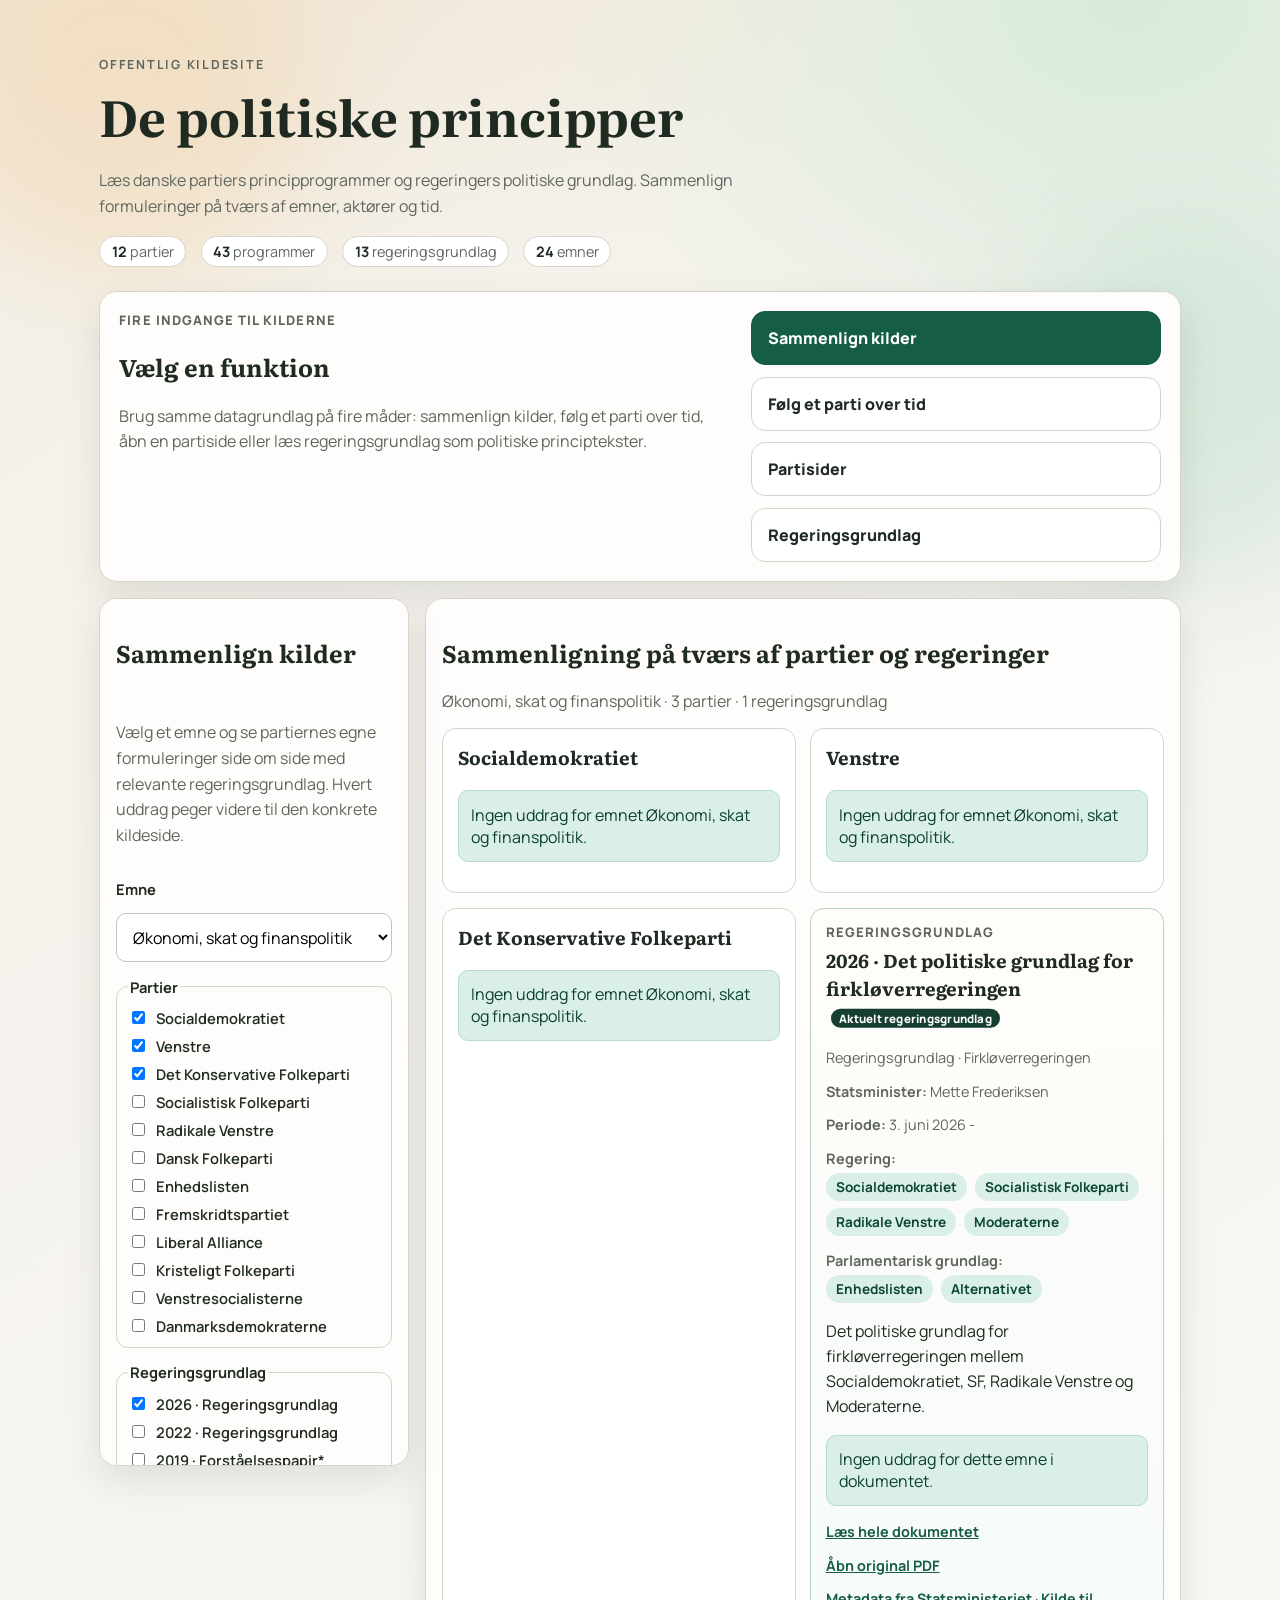
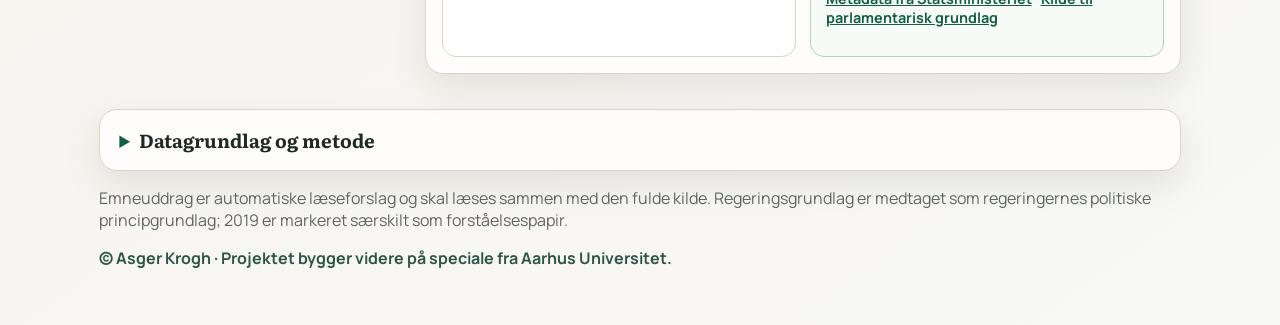
==== docs/index.html @ 84ae8817 "Add updated party programs and fix filters" ====
<!doctype html>
<html lang="da">
  <head>
    <meta charset="UTF-8" />
    <meta name="viewport" content="width=device-width, initial-scale=1.0" />
    <title>De politiske principper</title>
    <meta
      name="description"
      content="Læs og sammenlign danske partiers principprogrammer og regeringsgrundlag på tværs af emner og over tid."
    />
    <link rel="preconnect" href="https://fonts.googleapis.com" />
    <link rel="preconnect" href="https://fonts.gstatic.com" crossorigin />
    <link
      href="https://fonts.googleapis.com/css2?family=Manrope:wght@400;600;700;800&family=Literata:opsz,wght@7..72,500;7..72,700&display=swap"
      rel="stylesheet"
    />
    <link rel="stylesheet" href="./styles.css?v=2026-06-07-programs" />
  </head>
  <body>
    <div class="bg-shape bg-shape-a" aria-hidden="true"></div>
    <div class="bg-shape bg-shape-b" aria-hidden="true"></div>

    <header class="site-header">
      <p class="eyebrow">Offentlig kildesite</p>
      <h1>De politiske principper</h1>
      <p class="lead">
        Læs danske partiers principprogrammer og regeringers politiske grundlag.
        Sammenlign formuleringer på tværs af emner, aktører og tid.
      </p>
      <div class="status-strip" aria-label="Datastatus">
        <p><strong id="status-parties">0</strong> partier</p>
        <p><strong id="status-programs">0</strong> programmer</p>
        <p><strong id="status-governments">0</strong> regeringsgrundlag</p>
        <p><strong id="status-topics">0</strong> emner</p>
      </div>
    </header>

    <main class="shell">
      <section class="panel hero-panel">
        <div class="hero-grid">
          <article>
            <p class="section-kicker">Fire indgange til kilderne</p>
            <h2>Vælg en funktion</h2>
            <p class="hero-copy">
              Brug samme datagrundlag på fire måder: sammenlign kilder, følg et parti over tid,
              åbn en partiside eller læs regeringsgrundlag som politiske principtekster.
            </p>
          </article>
          <nav class="mode-switch" aria-label="Hovedfunktioner">
            <button class="mode-button is-active" data-mode="compare">Sammenlign kilder</button>
            <button class="mode-button" data-mode="timeline">Følg et parti over tid</button>
            <button class="mode-button" data-mode="party">Partisider</button>
            <button class="mode-button" data-mode="government">Regeringsgrundlag</button>
          </nav>
        </div>
      </section>

      <section id="mode-compare" class="mode-panel is-active" aria-labelledby="compare-title">
        <div class="layout two-col">
          <aside class="panel controls" aria-label="Filtre for sammenligning">
            <h2 id="compare-title">Sammenlign kilder</h2>
            <p class="panel-intro">
              Vælg et emne og se partiernes egne formuleringer side om side med relevante
              regeringsgrundlag. Hvert uddrag peger videre til den konkrete kildeside.
            </p>

            <label for="compare-topic-select">Emne</label>
            <select id="compare-topic-select"></select>

            <fieldset>
              <legend>Partier</legend>
              <div id="compare-party-checkboxes" class="party-grid"></div>
            </fieldset>

            <fieldset>
              <legend>Regeringsgrundlag</legend>
              <div id="compare-government-checkboxes" class="party-grid"></div>
            </fieldset>
          </aside>

          <section class="panel results" aria-live="polite">
            <div class="view-header">
              <h2>Sammenligning på tværs af partier og regeringer</h2>
              <p id="compare-summary"></p>
            </div>
            <div id="compare-view" class="card-grid"></div>
          </section>
        </div>
      </section>

      <section id="mode-timeline" class="mode-panel" aria-labelledby="timeline-title">
        <div class="layout two-col">
          <aside class="panel controls" aria-label="Filtre for udvikling over tid">
            <h2 id="timeline-title">Følg et parti over tid</h2>
            <p class="panel-intro">
              Vælg et parti og et emne for at læse formuleringerne kronologisk og se, hvordan
              positioner forskydes over tid.
            </p>

            <label for="timeline-party-select">Parti</label>
            <select id="timeline-party-select"></select>

            <label for="timeline-topic-select">Emne</label>
            <select id="timeline-topic-select"></select>
          </aside>

          <section class="panel results" aria-live="polite">
            <div class="view-header">
              <h2>Udvikling over tid</h2>
              <p id="timeline-summary"></p>
            </div>
            <div id="timeline-view" class="timeline"></div>
          </section>
        </div>
      </section>

      <section id="mode-party" class="mode-panel" aria-labelledby="party-title">
        <div class="layout two-col">
          <aside class="panel controls" aria-label="Partioversigt">
            <h2 id="party-title">Partisider</h2>
            <p class="panel-intro">
              Se den samlede programhistorik for et parti, med kildehenvisninger, tidsrækkefølge og
              oversigt over hvilke analyseemner der er fundet i hvert program.
            </p>

            <label for="party-overview-select">Parti</label>
            <select id="party-overview-select"></select>
          </aside>

          <section class="panel results" aria-live="polite">
            <div class="view-header">
              <h2>Partioversigt</h2>
              <p id="party-summary"></p>
            </div>
            <div id="party-view" class="party-overview"></div>
          </section>
        </div>
      </section>

      <section id="mode-government" class="mode-panel" aria-labelledby="government-title">
        <div class="layout two-col">
          <aside class="panel controls" aria-label="Regeringsgrundlag">
            <h2 id="government-title">Regeringsgrundlag</h2>
            <p class="panel-intro">
              Vælg et regeringsgrundlag og et emne for at læse regeringens egne formuleringer,
              se regeringspartier og parlamentarisk grundlag, og sammenlign teksten med partiernes
              aktuelle principprogrammer.
            </p>

            <label for="government-select">Regeringsgrundlag</label>
            <select id="government-select"></select>

            <label for="government-topic-select">Emne</label>
            <select id="government-topic-select"></select>
          </aside>

          <section class="panel results" aria-live="polite">
            <div class="view-header">
              <h2>Regeringsoversigt</h2>
              <p id="government-summary"></p>
            </div>
            <div id="government-view" class="party-overview"></div>
          </section>
        </div>
      </section>

      <details class="panel method-panel method-details">
        <summary>Datagrundlag og metode</summary>
        <div class="method-content">
          <p>
            Sitet samler partiernes principprogrammer og regeringsgrundlag i en ensartet struktur,
            så de originale tekster kan læses i fuld længde og sammenlignes på tværs.
          </p>
          <p>
            Emnevisningen bygger på automatisk tekstopdeling og en fælles realpolitisk
            24-emne-taksonomi. Et dokument vises kun under et emne, når analysen finder
            tekststykker, der primært matcher emnet.
          </p>
          <p>
            Manglende uddrag betyder derfor ikke nødvendigvis, at aktøren ikke har en holdning.
            Det betyder, at emnet ikke er tydeligt identificeret i den automatiske tekstanalyse.
            <a href="./analysis.html">Åbn emnematrix og metodevisning</a>.
          </p>
          <p>
            Metoden følger almindelig text-as-data-praksis: TF-IDF bruges til tekstvægtning,
            cosinus til tekstlig nærhed og KMeans kun som eksplorativ kontrol af emnestrukturen.
            Se bl.a.
            <a href="https://doi.org/10.1093/pan/mps028" target="_blank" rel="noreferrer">Grimmer & Stewart (2013)</a>,
            <a href="https://scikit-learn.org/stable/modules/generated/sklearn.feature_extraction.text.TfidfVectorizer.html" target="_blank" rel="noreferrer">TF-IDF</a>,
            <a href="https://scikit-learn.org/stable/modules/generated/sklearn.metrics.pairwise.cosine_similarity.html" target="_blank" rel="noreferrer">cosinus-similaritet</a>
            og
            <a href="https://scikit-learn.org/stable/modules/generated/sklearn.cluster.KMeans.html" target="_blank" rel="noreferrer">KMeans</a>.
          </p>
        </div>
      </details>
    </main>

    <footer class="site-footer">
      <p>
        Emneuddrag er automatiske læseforslag og skal læses sammen med den fulde kilde.
        Regeringsgrundlag er medtaget som regeringernes politiske principgrundlag; 2019 er
        markeret særskilt som forståelsespapir.
      </p>
      <p class="site-credit-footer">
        © Asger Krogh · Projektet bygger videre på speciale fra Aarhus Universitet.
      </p>
    </footer>

    <script src="./app.js?v=2026-06-07-programs" type="module"></script>
  </body>
</html>
---- docs/styles.css ----
:root {
  --bg-1: #f4f0e8;
  --bg-2: #f8f8f6;
  --ink: #1f2a22;
  --muted: #5f665f;
  --line: #d7d4ca;
  --accent: #155e45;
  --accent-soft: #d9efe8;
  --card: #fffdfa;
  --shadow: 0 14px 36px rgba(27, 35, 30, 0.1);
}

* { box-sizing: border-box; }

body {
  margin: 0;
  min-height: 100vh;
  color: var(--ink);
  font-family: "Manrope", sans-serif;
  background: radial-gradient(1200px 800px at 18% -10%, #efe3d0 0%, transparent 64%),
    radial-gradient(900px 700px at 88% 0%, #d8eadc 0%, transparent 66%),
    linear-gradient(145deg, var(--bg-1), var(--bg-2));
}

.bg-shape {
  position: fixed;
  z-index: -1;
  border-radius: 999px;
  filter: blur(60px);
  opacity: 0.45;
}
.bg-shape-a { width: 380px; height: 380px; top: -100px; left: -70px; background: #f1d4aa; }
.bg-shape-b { width: 360px; height: 360px; right: -90px; top: 25vh; background: #b9ddcb; }

.site-header, .shell, .site-footer {
  max-width: 1120px;
  margin: 0 auto;
  padding-left: 1.2rem;
  padding-right: 1.2rem;
}

.site-header { padding-top: 3.5rem; padding-bottom: 1.5rem; }
.eyebrow {
  margin: 0;
  text-transform: uppercase;
  font-size: 0.78rem;
  letter-spacing: 0.14em;
  color: var(--muted);
  font-weight: 700;
}

h1, h2, h3 { font-family: "Literata", serif; }
h1 { margin: 0.4rem 0 0; font-size: clamp(2rem, 4vw, 3.1rem); }
.lead { max-width: 70ch; color: var(--muted); line-height: 1.6; }

.panel {
  background: color-mix(in srgb, var(--card) 90%, white);
  border: 1px solid var(--line);
  border-radius: 18px;
  box-shadow: var(--shadow);
}

.hero-panel { padding: 1.2rem; margin-bottom: 1rem; }
.method-panel {
  padding: 1rem 1.2rem;
  margin-bottom: 1rem;
}
.method-details {
  margin-top: 1rem;
}
.method-details summary {
  cursor: pointer;
  font-family: "Literata", serif;
  font-size: 1.18rem;
  font-weight: 700;
}
.method-details summary::marker {
  color: var(--accent);
}
.method-content {
  margin-top: 0.65rem;
}
.method-panel h2 {
  margin-top: 0;
}
.method-panel p {
  color: var(--muted);
  line-height: 1.6;
  margin: 0.55rem 0;
}
.hero-grid {
  display: grid;
  gap: 1rem;
  align-items: start;
}
.section-kicker {
  margin: 0 0 0.3rem;
  color: var(--muted);
  font-size: 0.82rem;
  font-weight: 800;
  text-transform: uppercase;
  letter-spacing: 0.08em;
}
.hero-copy, .panel-intro { color: var(--muted); line-height: 1.6; }
.intro-note {
  max-width: 72ch;
  border-left: 4px solid var(--accent);
  padding-left: 0.9rem;
}
.status-strip {
  margin-top: 1rem;
  display: flex;
  flex-wrap: wrap;
  gap: 0.9rem;
}
.site-credit {
  margin: 0.85rem 0 0;
  font-weight: 700;
  color: #1a4335;
}
.status-strip p {
  margin: 0;
  border: 1px solid var(--line);
  border-radius: 999px;
  background: #fff;
  padding: 0.32rem 0.72rem;
  color: var(--muted);
  font-size: 0.9rem;
}
.status-strip strong {
  color: var(--ink);
}

.mode-switch {
  display: grid;
  gap: 0.7rem;
}
.mode-button {
  appearance: none;
  border: 1px solid var(--line);
  background: #fff;
  border-radius: 14px;
  padding: 0.95rem 1rem;
  text-align: left;
  font: inherit;
  font-weight: 800;
  color: var(--ink);
  cursor: pointer;
  transition: 140ms ease;
}
.mode-button:hover { transform: translateY(-1px); border-color: #9bb8aa; }
.mode-button.is-active {
  background: var(--accent);
  border-color: var(--accent);
  color: white;
}

.mode-panel { display: none; }
.mode-panel.is-active { display: block; }

.layout {
  display: grid;
  gap: 1rem;
  padding-bottom: 1.2rem;
}

.controls, .results { padding: 1rem; }
.controls {
  display: grid;
  gap: 0.9rem;
}
.controls label, .controls legend { font-weight: 700; font-size: 0.92rem; }
select {
  width: 100%;
  border: 1px solid #bec4bb;
  border-radius: 10px;
  padding: 0.72rem;
  font: inherit;
  background: #fff;
}
fieldset {
  border: 1px solid var(--line);
  border-radius: 12px;
  padding: 0.7rem;
  margin: 0;
}
.party-grid {
  display: grid;
  grid-template-columns: repeat(auto-fit, minmax(160px, 1fr));
  gap: 0.5rem;
}
.party-grid label {
  display: flex;
  align-items: center;
  gap: 0.5rem;
  font-weight: 600;
}

.view-header p { margin-top: 0.3rem; color: var(--muted); }
.card-grid, .overview-grid {
  display: grid;
  grid-template-columns: repeat(auto-fit, minmax(260px, 1fr));
  gap: 0.9rem;
}
.party-card, .overview-card {
  border: 1px solid var(--line);
  border-radius: 14px;
  background: #fff;
  padding: 0.9rem;
}
.party-card h3, .timeline-content h3, .overview-card h3 { margin-top: 0; }
.program-block + .program-block {
  margin-top: 1rem;
  padding-top: 1rem;
  border-top: 1px solid var(--line);
}

.meta { color: var(--muted); font-size: 0.9rem; }
.context { line-height: 1.55; }
.excerpt {
  margin-top: 0.65rem;
  padding-left: 0.8rem;
  border-left: 3px solid var(--accent);
  line-height: 1.6;
}

.timeline {
  display: grid;
  gap: 0.8rem;
}
.timeline-item {
  display: grid;
  grid-template-columns: 22px 1fr;
  gap: 0.8rem;
  align-items: start;
}
.timeline-marker {
  width: 14px;
  height: 14px;
  border-radius: 999px;
  margin-top: 0.45rem;
  background: var(--accent);
  box-shadow: 0 0 0 5px var(--accent-soft);
}
.timeline-content {
  border: 1px solid var(--line);
  border-radius: 14px;
  background: #fff;
  padding: 0.9rem;
}

.party-overview { display: grid; gap: 1.2rem; }
.program-nav {
  border-bottom: 2px solid var(--line);
  padding-bottom: 1.2rem;
}
.program-nav-head {
  display: flex;
  flex-wrap: wrap;
  justify-content: space-between;
  gap: 0.7rem;
  align-items: baseline;
  margin-bottom: 0.75rem;
}
.program-nav-head p {
  margin-top: 0;
}
.mini-timeline {
  display: grid;
  grid-template-columns: repeat(auto-fit, minmax(150px, 1fr));
  gap: 0.75rem;
}
.mini-timeline-item {
  border: 1px solid var(--line);
  background: #fff;
  border-radius: 8px;
  padding: 0.85rem;
  color: var(--ink);
  text-decoration: none;
  transition: border-color 140ms ease, transform 140ms ease;
}
.mini-timeline-item:hover {
  border-color: #9bb8aa;
  transform: translateY(-1px);
}
.mini-year {
  display: block;
  font-weight: 800;
  color: var(--accent);
}
.mini-title {
  display: block;
  margin-top: 0.22rem;
  font-size: 0.93rem;
  line-height: 1.35;
}
.program-detail-section {
  display: grid;
  gap: 0.8rem;
  padding-top: 0.2rem;
}
.program-detail-head {
  border-bottom: 1px solid var(--line);
  padding-bottom: 0.75rem;
}
.program-detail-head h3 {
  margin: 0.1rem 0;
}
.tag-row {
  display: flex;
  flex-wrap: wrap;
  gap: 0.45rem;
  margin: 0.8rem 0;
}
.tag {
  display: inline-flex;
  align-items: center;
  min-height: 28px;
  padding: 0.2rem 0.65rem;
  border-radius: 999px;
  background: var(--accent-soft);
  color: #0d4733;
  font-size: 0.85rem;
  font-weight: 700;
}

.program-status {
  display: inline-flex;
  align-items: center;
  width: fit-content;
  max-width: 100%;
  margin-top: 0.45rem;
  padding: 0.12rem 0.5rem;
  border-radius: 999px;
  font-family: "Manrope", sans-serif;
  font-size: 0.72rem;
  font-weight: 800;
  letter-spacing: 0.02em;
  white-space: nowrap;
}

h3 .program-status,
.meta .program-status,
.lead .program-status {
  margin-left: 0.35rem;
  margin-top: 0;
  transform: translateY(-0.08rem);
}

.program-status-current {
  background: #163f31;
  color: #fff;
}

.program-status-historical {
  background: #eef3ef;
  color: #4f5f56;
  border: 1px solid #cfd8d2;
}

.empty {
  padding: 0.8rem;
  border-radius: 10px;
  background: var(--accent-soft);
  color: #0c3f2e;
  border: 1px solid #b9dacd;
}

.site-footer { padding-bottom: 2.5rem; color: var(--muted); }
.site-credit-footer {
  margin-top: 0.6rem;
  font-weight: 700;
  color: #305548;
}
a { color: var(--accent); font-weight: 700; }

.source-shell {
  max-width: 940px;
  padding-top: 2.2rem;
  padding-bottom: 2.2rem;
}
.source-panel { padding: 1.2rem; }
.source-back-link {
  display: inline-block;
  margin-bottom: 0.9rem;
}
.source-header h1 {
  margin: 0.3rem 0 0.5rem;
}
.source-section {
  margin-top: 1.2rem;
  padding-top: 1rem;
  border-top: 1px solid var(--line);
}
.source-topic + .source-topic {
  margin-top: 1rem;
  padding-top: 0.8rem;
  border-top: 1px solid var(--line);
}
.source-text {
  border: 1px solid var(--line);
  border-radius: 14px;
  background: #fff;
  padding: 1rem;
}
.source-text p {
  margin: 0.75rem 0;
  line-height: 1.65;
}
.source-heading {
  margin: 1rem 0 0.3rem;
  font-size: 1rem;
  text-transform: uppercase;
  letter-spacing: 0.04em;
}

.analysis-summary-box {
  border: 1px solid var(--line);
  border-radius: 12px;
  background: #fff;
  padding: 0.85rem;
}

.analysis-section-head {
  margin-top: 1.4rem;
}

.analysis-results {
  display: grid;
  gap: 0.9rem;
}

.analysis-card {
  border: 1px solid var(--line);
  border-radius: 14px;
  background: #fff;
  padding: 0.95rem;
}

.analysis-card h3 {
  margin: 0;
}

.analysis-card-head {
  display: flex;
  justify-content: space-between;
  align-items: start;
  gap: 0.8rem;
}

.analysis-badges {
  display: flex;
  flex-wrap: wrap;
  justify-content: flex-end;
  gap: 0.45rem;
}

.analysis-tag-alt {
  background: #eef3ef;
  color: #40584c;
}

.government-card {
  border-color: #b7cec4;
  background: linear-gradient(180deg, #fffdfa 0%, #f6fbf8 100%);
}

.government-focus {
  border-color: #9bb8aa;
}

.compact-tags {
  margin: 0.35rem 0 0.75rem;
}

.meta-block p {
  margin-bottom: 0.3rem;
}

.similarity-list {
  display: grid;
  gap: 0.9rem;
}

.similarity-row {
  border: 1px solid var(--line);
  border-radius: 12px;
  background: #fff;
  padding: 0.85rem;
}

.similarity-row-head {
  display: flex;
  justify-content: space-between;
  gap: 0.75rem;
  align-items: baseline;
}

.similarity-bar {
  height: 12px;
  margin: 0.5rem 0;
  border-radius: 999px;
  background: #edf1ee;
  overflow: hidden;
}

.similarity-bar span {
  display: block;
  height: 100%;
  min-width: 3px;
  border-radius: inherit;
  background: var(--accent);
}

@media (min-width: 920px) {
  .hero-grid { grid-template-columns: 1.5fr 1fr; }
  .two-col { grid-template-columns: 310px 1fr; align-items: start; }
  .controls {
    position: sticky;
    top: 1rem;
    max-height: calc(100vh - 2rem);
    overflow: auto;
    overscroll-behavior: contain;
  }
}
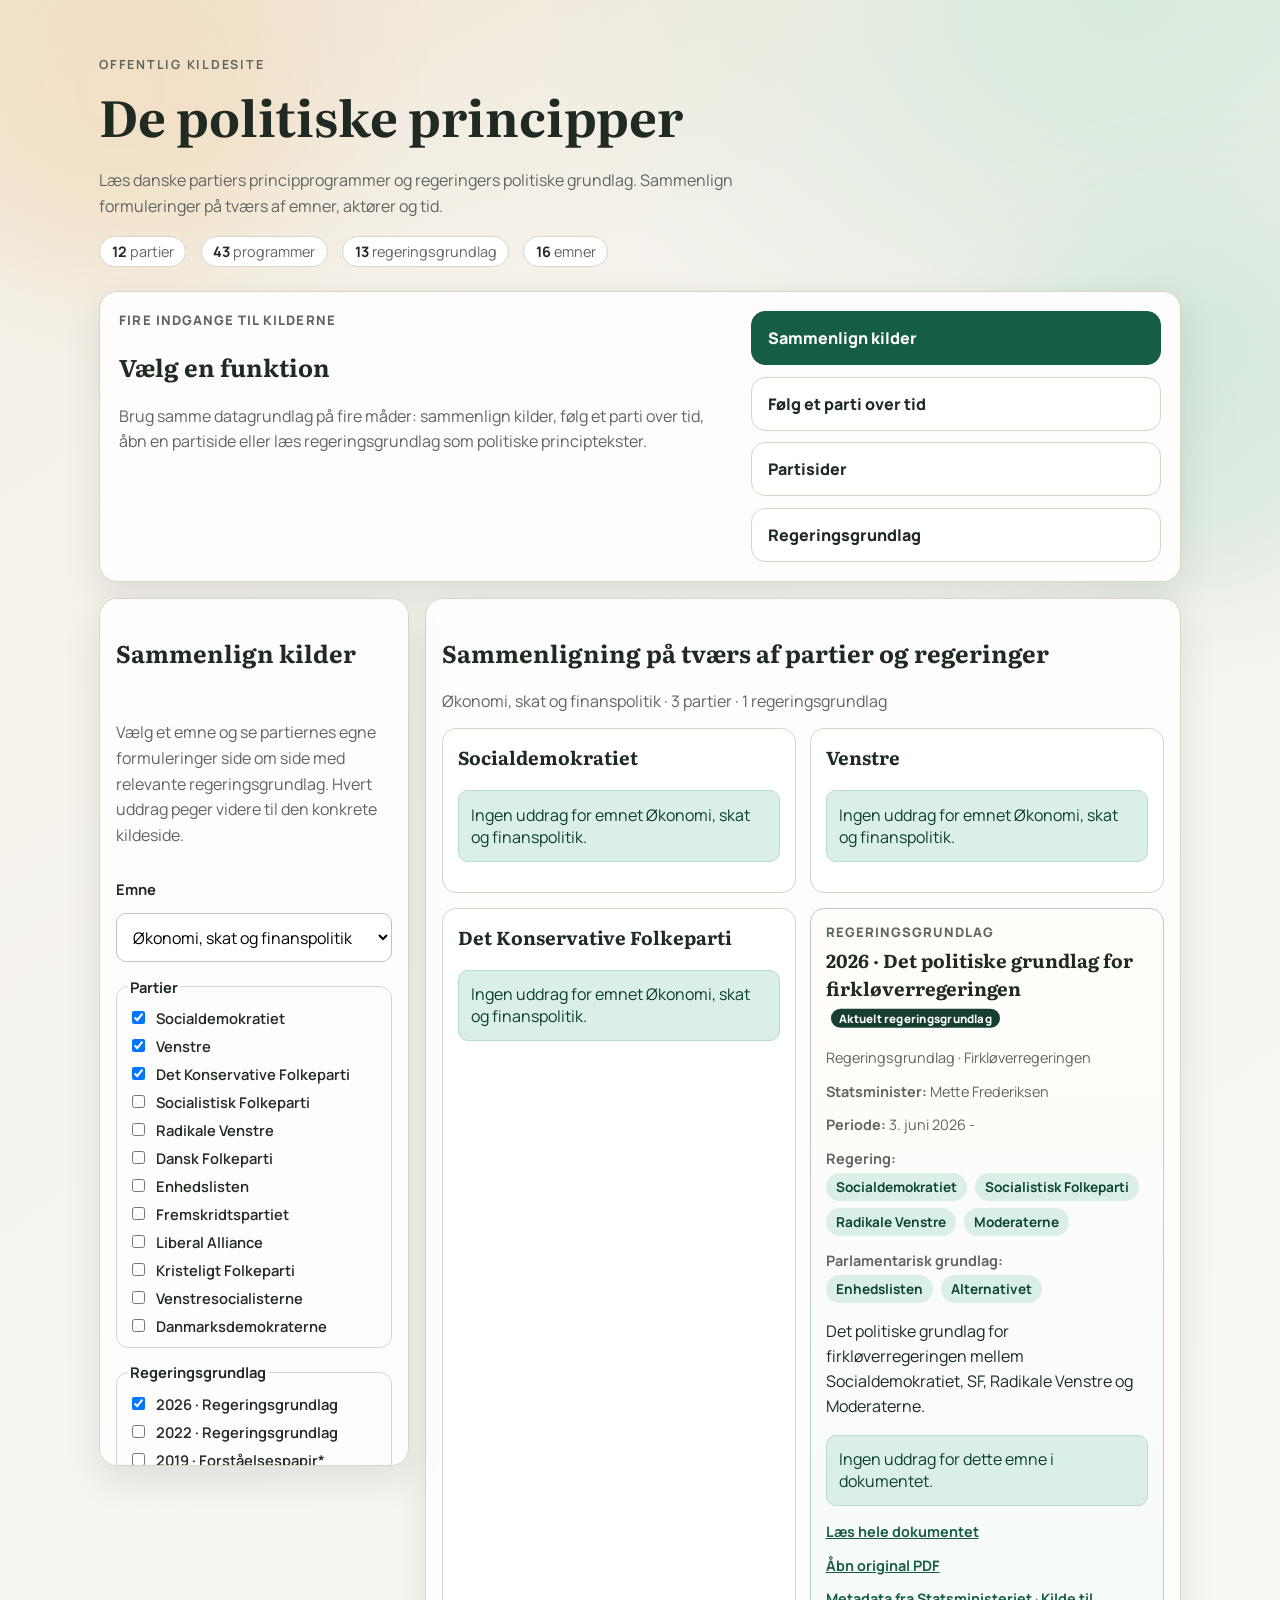
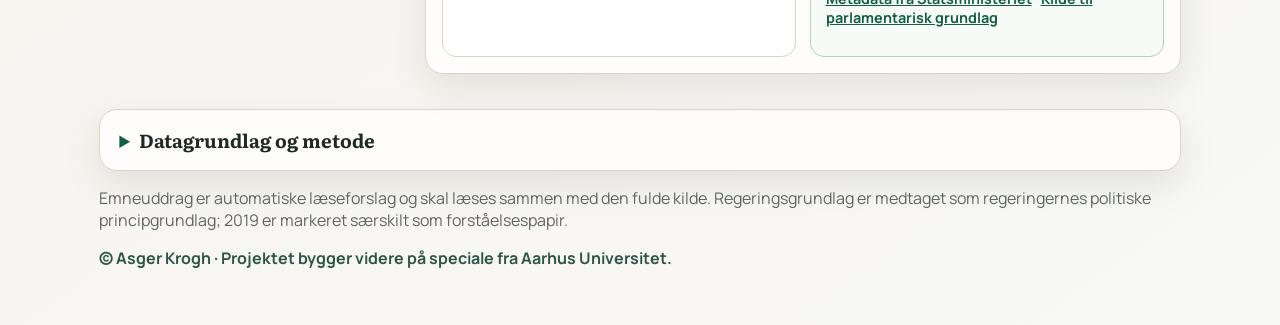
==== commit b0c06bf8: "Rerun topic model with 16 realpolitik topics" ====
--- a/docs/index.html
+++ b/docs/index.html
@@ -173,7 +173,7 @@
           </p>
           <p>
             Emnevisningen bygger på automatisk tekstopdeling og en fælles realpolitisk
-            24-emne-taksonomi. Et dokument vises kun under et emne, når analysen finder
+            16-emne-taksonomi. Et dokument vises kun under et emne, når analysen finder
             tekststykker, der primært matcher emnet.
           </p>
           <p>
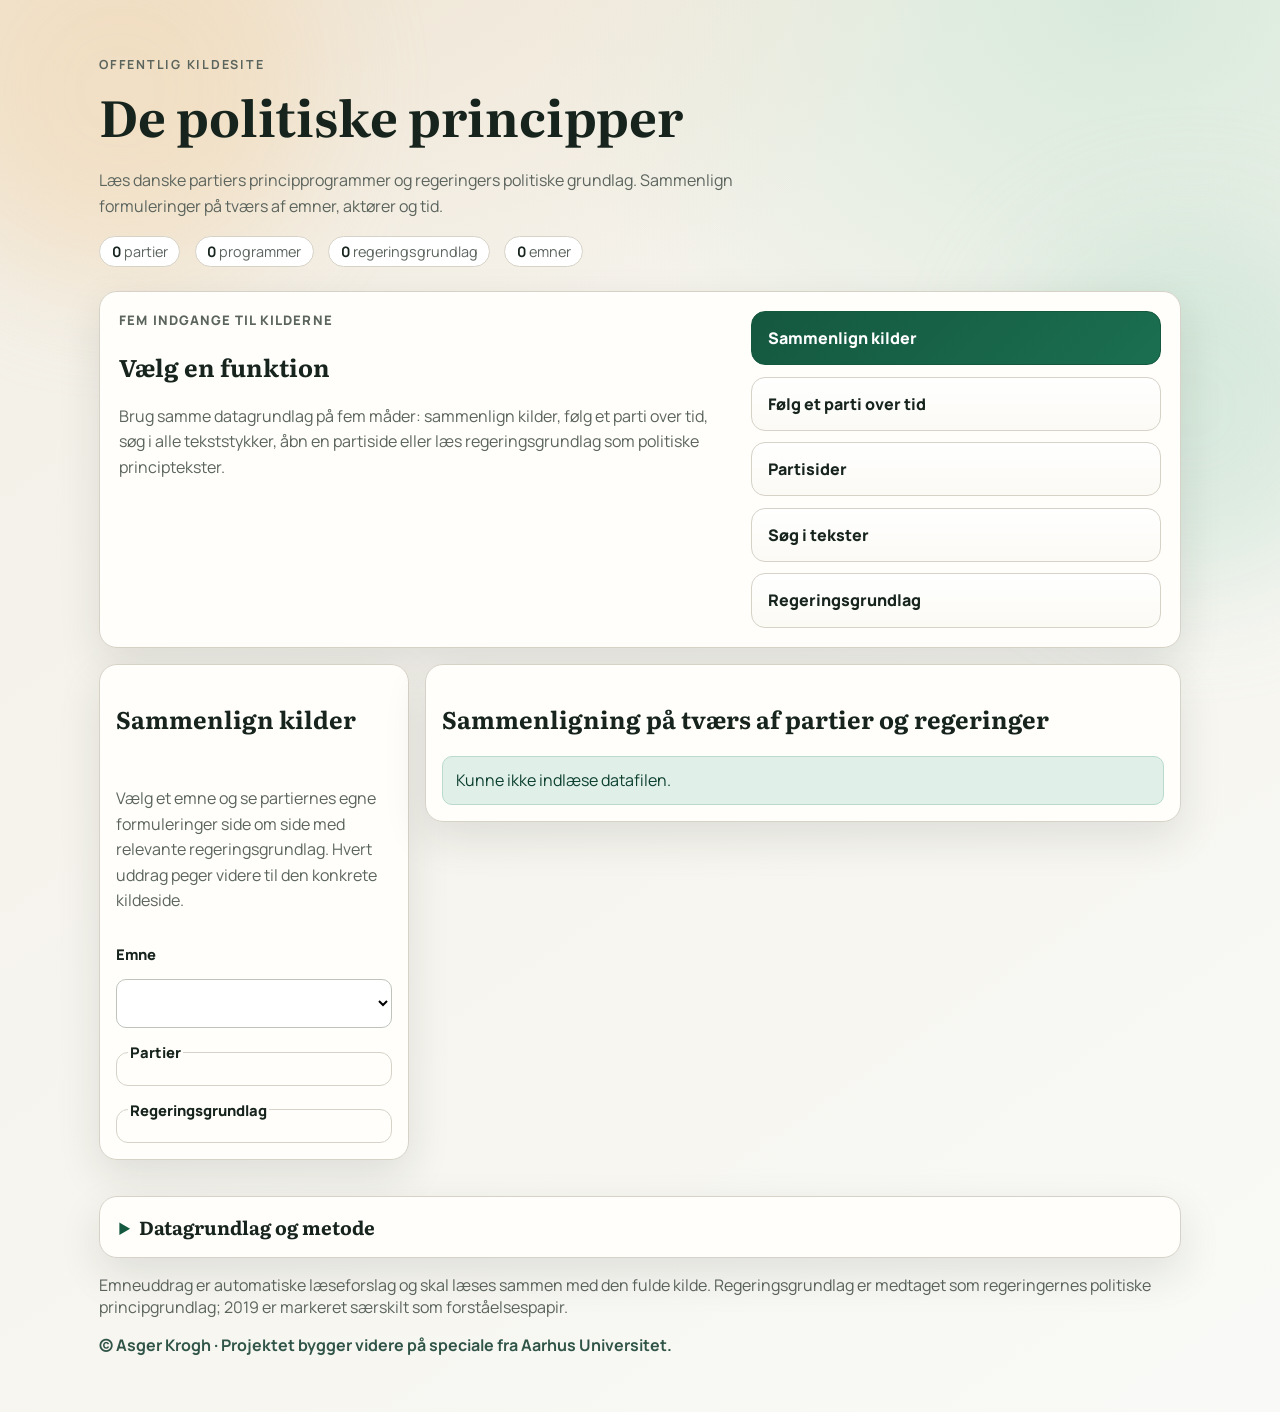
==== commit 816e39ee: "Finalize topics search and DF 2009" ====
--- a/docs/index.html
+++ b/docs/index.html
@@ -14,7 +14,7 @@
       href="https://fonts.googleapis.com/css2?family=Manrope:wght@400;600;700;800&family=Literata:opsz,wght@7..72,500;7..72,700&display=swap"
       rel="stylesheet"
     />
-    <link rel="stylesheet" href="./styles.css?v=2026-06-07-programs" />
+    <link rel="stylesheet" href="./styles.css?v=2026-06-11-final-topics" />
   </head>
   <body>
     <div class="bg-shape bg-shape-a" aria-hidden="true"></div>
@@ -39,17 +39,18 @@
       <section class="panel hero-panel">
         <div class="hero-grid">
           <article>
-            <p class="section-kicker">Fire indgange til kilderne</p>
+            <p class="section-kicker">Fem indgange til kilderne</p>
             <h2>Vælg en funktion</h2>
             <p class="hero-copy">
-              Brug samme datagrundlag på fire måder: sammenlign kilder, følg et parti over tid,
-              åbn en partiside eller læs regeringsgrundlag som politiske principtekster.
+              Brug samme datagrundlag på fem måder: sammenlign kilder, følg et parti over tid,
+              søg i alle tekststykker, åbn en partiside eller læs regeringsgrundlag som politiske principtekster.
             </p>
           </article>
           <nav class="mode-switch" aria-label="Hovedfunktioner">
             <button class="mode-button is-active" data-mode="compare">Sammenlign kilder</button>
             <button class="mode-button" data-mode="timeline">Følg et parti over tid</button>
             <button class="mode-button" data-mode="party">Partisider</button>
+            <button class="mode-button" data-mode="search">Søg i tekster</button>
             <button class="mode-button" data-mode="government">Regeringsgrundlag</button>
           </nav>
         </div>
@@ -137,6 +138,39 @@
         </div>
       </section>
 
+      <section id="mode-search" class="mode-panel" aria-labelledby="search-title">
+        <div class="layout two-col">
+          <aside class="panel controls" aria-label="Fritekstsøgning">
+            <h2 id="search-title">Søg i tekster</h2>
+            <p class="panel-intro">
+              Søg direkte i alle tekststykker fra programmer og regeringsgrundlag. Søgningen er
+              uafhængig af emneklassifikationen.
+            </p>
+
+            <label for="search-input">Søgeord eller frase</label>
+            <input id="search-input" type="search" placeholder="Fx Folkeskole, ældrepleje eller udlændinge" />
+
+            <label for="search-source-select">Kildetype</label>
+            <select id="search-source-select">
+              <option value="all" selected>Alle kilder</option>
+              <option value="party_program">Kun partiprogrammer</option>
+              <option value="government_basis">Kun regeringsgrundlag</option>
+            </select>
+
+            <label for="search-party-select">Parti/kilde</label>
+            <select id="search-party-select"></select>
+          </aside>
+
+          <section class="panel results" aria-live="polite">
+            <div class="view-header">
+              <h2>Fritekstsøgning</h2>
+              <p id="search-summary"></p>
+            </div>
+            <div id="search-view" class="analysis-results"></div>
+          </section>
+        </div>
+      </section>
+
       <section id="mode-government" class="mode-panel" aria-labelledby="government-title">
         <div class="layout two-col">
           <aside class="panel controls" aria-label="Regeringsgrundlag">
@@ -173,12 +207,14 @@
           </p>
           <p>
             Emnevisningen bygger på automatisk tekstopdeling og en fælles realpolitisk
-            16-emne-taksonomi. Et dokument vises kun under et emne, når analysen finder
-            tekststykker, der primært matcher emnet.
+            18-emne-taksonomi. Hovedsitet bruger primære emner til programlæsning; sekundære
+            emnesignaler vises kun som analytisk supplement.
           </p>
           <p>
             Manglende uddrag betyder derfor ikke nødvendigvis, at aktøren ikke har en holdning.
             Det betyder, at emnet ikke er tydeligt identificeret i den automatiske tekstanalyse.
+            Fritekstsøgningen søger direkte i alle tekststykker og kan bruges til konkrete ord,
+            navne og fraser, uanset emneklassifikation.
             <a href="./analysis.html">Åbn emnematrix og metodevisning</a>.
           </p>
           <p>
@@ -206,6 +242,6 @@
       </p>
     </footer>
 
-    <script src="./app.js?v=2026-06-07-programs" type="module"></script>
+    <script src="./app.js?v=2026-06-11-final-topics" type="module"></script>
   </body>
 </html>
--- a/docs/styles.css
+++ b/docs/styles.css
@@ -1,13 +1,14 @@
 :root {
-  --bg-1: #f4f0e8;
-  --bg-2: #f8f8f6;
-  --ink: #1f2a22;
-  --muted: #5f665f;
-  --line: #d7d4ca;
-  --accent: #155e45;
-  --accent-soft: #d9efe8;
-  --card: #fffdfa;
-  --shadow: 0 14px 36px rgba(27, 35, 30, 0.1);
+  --bg-1: #f3efe6;
+  --bg-2: #f9faf7;
+  --ink: #17241d;
+  --muted: #5b645d;
+  --line: #d6d2c7;
+  --accent: #14583f;
+  --accent-2: #263c68;
+  --accent-soft: #e0f0e9;
+  --card: #fffefa;
+  --shadow: 0 16px 44px rgba(23, 36, 29, 0.11);
 }
 
 * { box-sizing: border-box; }
@@ -58,6 +59,7 @@
   border: 1px solid var(--line);
   border-radius: 18px;
   box-shadow: var(--shadow);
+  backdrop-filter: blur(8px);
 }
 
 .hero-panel { padding: 1.2rem; margin-bottom: 1rem; }
@@ -138,7 +140,7 @@
 .mode-button {
   appearance: none;
   border: 1px solid var(--line);
-  background: #fff;
+  background: linear-gradient(180deg, #fff 0%, #fbfaf5 100%);
   border-radius: 14px;
   padding: 0.95rem 1rem;
   text-align: left;
@@ -150,7 +152,7 @@
 }
 .mode-button:hover { transform: translateY(-1px); border-color: #9bb8aa; }
 .mode-button.is-active {
-  background: var(--accent);
+  background: linear-gradient(135deg, var(--accent), #1b6f51);
   border-color: var(--accent);
   color: white;
 }
@@ -169,8 +171,8 @@
   display: grid;
   gap: 0.9rem;
 }
-.controls label, .controls legend { font-weight: 700; font-size: 0.92rem; }
-select {
+.controls label, .controls legend { font-weight: 800; font-size: 0.92rem; }
+select, input[type="search"] {
   width: 100%;
   border: 1px solid #bec4bb;
   border-radius: 10px;
@@ -178,6 +180,10 @@
   font: inherit;
   background: #fff;
 }
+select:focus, input[type="search"]:focus {
+  outline: 3px solid rgba(20, 88, 63, 0.16);
+  border-color: var(--accent);
+}
 fieldset {
   border: 1px solid var(--line);
   border-radius: 12px;
@@ -207,6 +213,9 @@
   border-radius: 14px;
   background: #fff;
   padding: 0.9rem;
+}
+.party-card, .overview-card, .timeline-content, .analysis-card, .similarity-row, .source-text {
+  box-shadow: 0 8px 22px rgba(23, 36, 29, 0.055);
 }
 .party-card h3, .timeline-content h3, .overview-card h3 { margin-top: 0; }
 .program-block + .program-block {
@@ -222,6 +231,7 @@
   padding-left: 0.8rem;
   border-left: 3px solid var(--accent);
   line-height: 1.6;
+  background: linear-gradient(90deg, rgba(224, 240, 233, 0.55), transparent 70%);
 }
 
 .timeline {
@@ -322,6 +332,12 @@
   color: #0d4733;
   font-size: 0.85rem;
   font-weight: 700;
+}
+mark {
+  background: #fff0a8;
+  color: var(--ink);
+  border-radius: 0.22rem;
+  padding: 0 0.12rem;
 }
 
 .program-status {
@@ -387,6 +403,22 @@
 .source-header h1 {
   margin: 0.3rem 0 0.5rem;
 }
+.source-jump-nav {
+  display: flex;
+  flex-wrap: wrap;
+  gap: 0.6rem;
+  margin: 1rem 0 0.4rem;
+  padding: 0.75rem;
+  border: 1px solid var(--line);
+  border-radius: 14px;
+  background: #fff;
+}
+.source-jump-nav a {
+  text-decoration: none;
+  border-radius: 999px;
+  padding: 0.42rem 0.75rem;
+  background: var(--accent-soft);
+}
 .source-section {
   margin-top: 1.2rem;
   padding-top: 1rem;
@@ -435,6 +467,9 @@
   border-radius: 14px;
   background: #fff;
   padding: 0.95rem;
+}
+.search-card {
+  border-left: 4px solid var(--accent-2);
 }
 
 .analysis-card h3 {
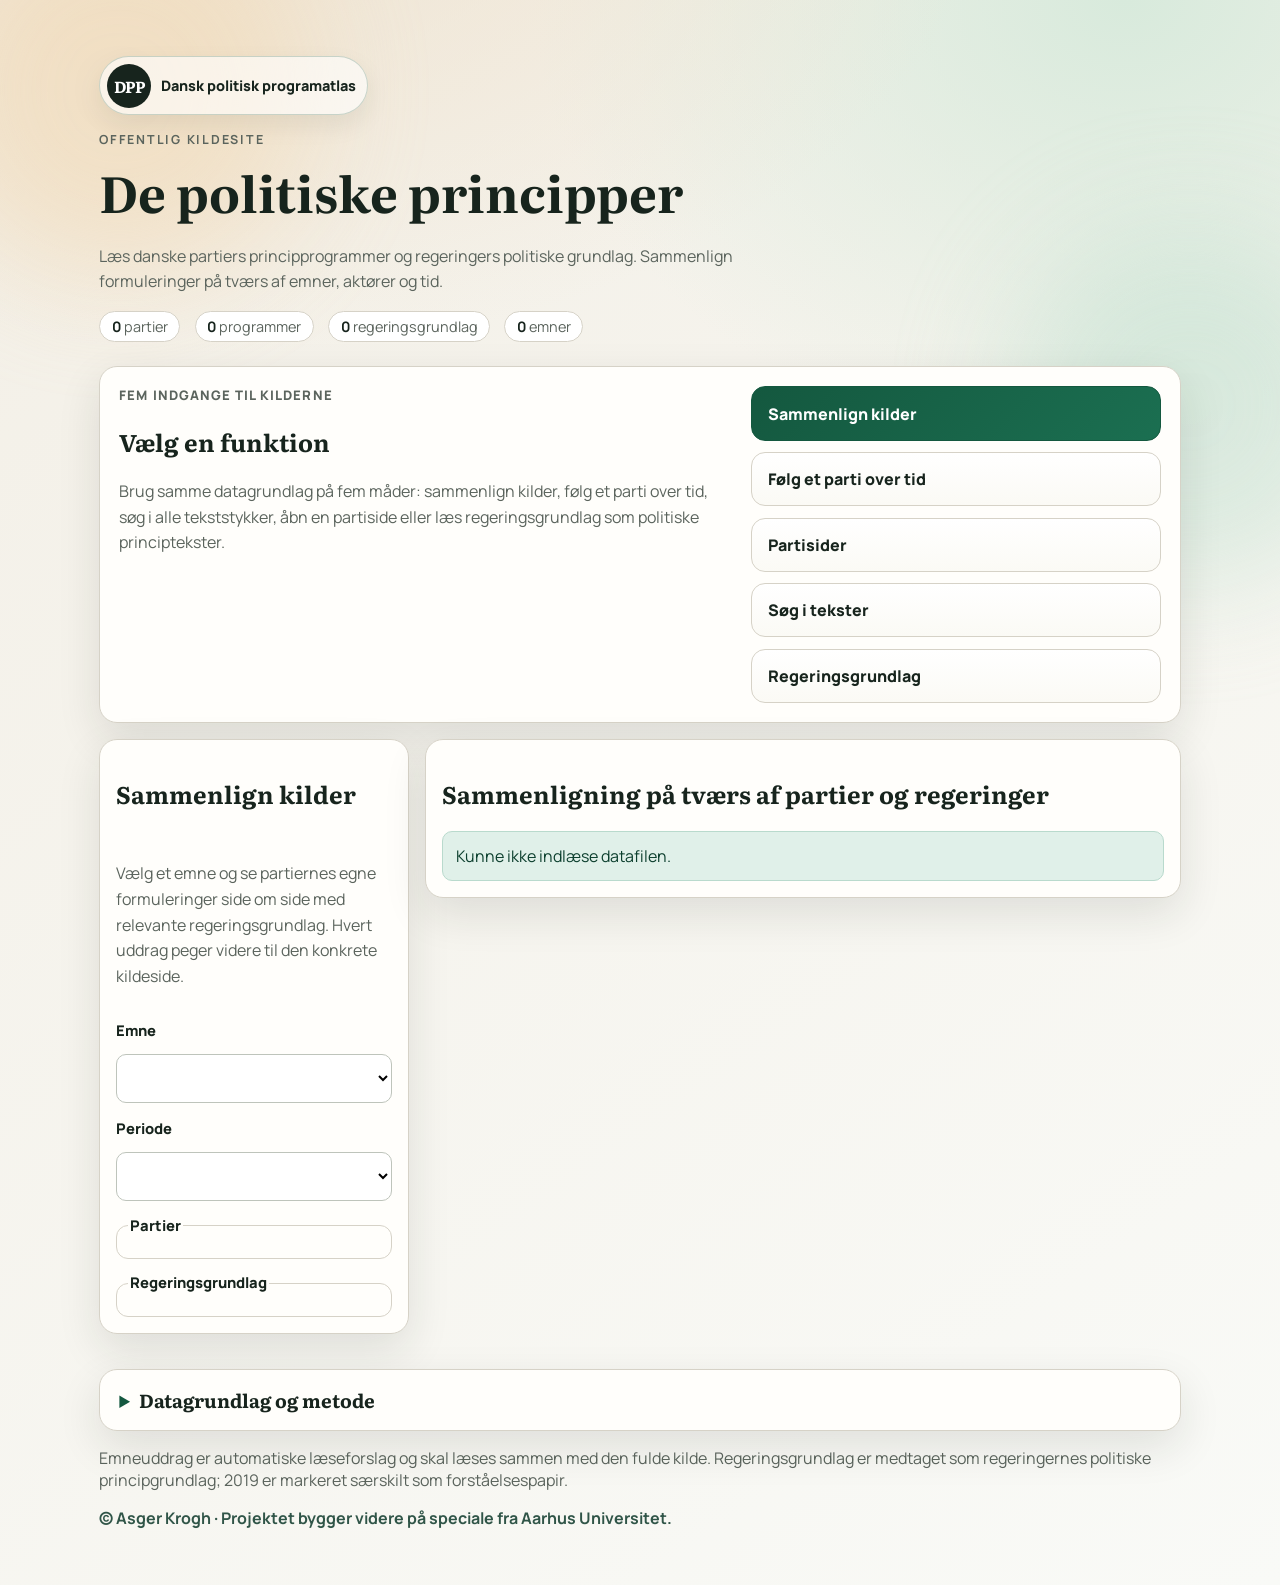
==== commit 4696e866: "Add party colors and period filters" ====
--- a/docs/index.html
+++ b/docs/index.html
@@ -14,13 +14,17 @@
       href="https://fonts.googleapis.com/css2?family=Manrope:wght@400;600;700;800&family=Literata:opsz,wght@7..72,500;7..72,700&display=swap"
       rel="stylesheet"
     />
-    <link rel="stylesheet" href="./styles.css?v=2026-06-11-final-topics" />
+    <link rel="stylesheet" href="./styles.css?v=2026-06-11-period-colors" />
   </head>
   <body>
     <div class="bg-shape bg-shape-a" aria-hidden="true"></div>
     <div class="bg-shape bg-shape-b" aria-hidden="true"></div>
 
     <header class="site-header">
+      <div class="brand-lockup" aria-label="Projektidentitet">
+        <span class="brand-mark">DPP</span>
+        <span class="brand-text">Dansk politisk programatlas</span>
+      </div>
       <p class="eyebrow">Offentlig kildesite</p>
       <h1>De politiske principper</h1>
       <p class="lead">
@@ -68,6 +72,9 @@
             <label for="compare-topic-select">Emne</label>
             <select id="compare-topic-select"></select>
 
+            <label for="compare-period-select">Periode</label>
+            <select id="compare-period-select"></select>
+
             <fieldset>
               <legend>Partier</legend>
               <div id="compare-party-checkboxes" class="party-grid"></div>
@@ -103,6 +110,9 @@
 
             <label for="timeline-topic-select">Emne</label>
             <select id="timeline-topic-select"></select>
+
+            <label for="timeline-period-select">Periode</label>
+            <select id="timeline-period-select"></select>
           </aside>
 
           <section class="panel results" aria-live="polite">
@@ -126,6 +136,9 @@
 
             <label for="party-overview-select">Parti</label>
             <select id="party-overview-select"></select>
+
+            <label for="party-period-select">Periode</label>
+            <select id="party-period-select"></select>
           </aside>
 
           <section class="panel results" aria-live="polite">
@@ -159,6 +172,9 @@
 
             <label for="search-party-select">Parti/kilde</label>
             <select id="search-party-select"></select>
+
+            <label for="search-period-select">Periode</label>
+            <select id="search-period-select"></select>
           </aside>
 
           <section class="panel results" aria-live="polite">
@@ -186,6 +202,9 @@
 
             <label for="government-topic-select">Emne</label>
             <select id="government-topic-select"></select>
+
+            <label for="government-period-select">Periode</label>
+            <select id="government-period-select"></select>
           </aside>
 
           <section class="panel results" aria-live="polite">
@@ -242,6 +261,6 @@
       </p>
     </footer>
 
-    <script src="./app.js?v=2026-06-11-final-topics" type="module"></script>
+    <script src="./app.js?v=2026-06-11-period-colors" type="module"></script>
   </body>
 </html>
--- a/docs/styles.css
+++ b/docs/styles.css
@@ -23,6 +23,37 @@
     linear-gradient(145deg, var(--bg-1), var(--bg-2));
 }
 
+.brand-lockup {
+  display: inline-flex;
+  align-items: center;
+  gap: 0.65rem;
+  margin-bottom: 1rem;
+  padding: 0.42rem 0.65rem 0.42rem 0.42rem;
+  border: 1px solid rgba(20, 88, 63, 0.22);
+  border-radius: 999px;
+  background: rgba(255, 255, 255, 0.62);
+  box-shadow: 0 10px 24px rgba(23, 36, 29, 0.08);
+}
+
+.brand-mark {
+  display: inline-grid;
+  place-items: center;
+  width: 44px;
+  height: 44px;
+  border-radius: 50%;
+  background: var(--ink);
+  color: #fff;
+  font-family: "Literata", serif;
+  font-weight: 700;
+  letter-spacing: -0.04em;
+}
+
+.brand-text {
+  color: var(--ink);
+  font-size: 0.9rem;
+  font-weight: 800;
+}
+
 .bg-shape {
   position: fixed;
   z-index: -1;
@@ -202,6 +233,53 @@
   font-weight: 600;
 }
 
+.party-choice {
+  border: 1px solid color-mix(in srgb, var(--party-color, var(--accent)) 22%, var(--line));
+  border-radius: 12px;
+  background: color-mix(in srgb, var(--party-soft, #fff) 55%, white);
+  padding: 0.35rem 0.45rem;
+}
+
+.party-swatch {
+  display: inline-grid;
+  place-items: center;
+  min-width: 1.9rem;
+  height: 1.9rem;
+  margin-right: 0.4rem;
+  padding: 0 0.38rem;
+  border-radius: 999px;
+  background: var(--party-color, var(--accent));
+  color: #fff;
+  font-family: "Manrope", sans-serif;
+  font-size: 0.72rem;
+  font-weight: 900;
+  line-height: 1;
+  vertical-align: middle;
+}
+
+.party-accent-card {
+  border-left: 5px solid var(--party-color, var(--accent));
+  background: linear-gradient(
+      120deg,
+      color-mix(in srgb, var(--party-soft, #fff) 42%, white) 0%,
+      #fff 34%,
+      #fff 100%
+    );
+}
+
+.party-tag {
+  background: color-mix(in srgb, var(--party-soft, var(--accent-soft)) 70%, white);
+  color: color-mix(in srgb, var(--party-color, var(--accent)) 72%, #111);
+  border: 1px solid color-mix(in srgb, var(--party-color, var(--accent)) 22%, transparent);
+}
+
+.party-tag .party-swatch {
+  min-width: 1.45rem;
+  height: 1.45rem;
+  margin-right: 0.35rem;
+  font-size: 0.62rem;
+}
+
 .view-header p { margin-top: 0.3rem; color: var(--muted); }
 .card-grid, .overview-grid {
   display: grid;
@@ -402,6 +480,13 @@
 }
 .source-header h1 {
   margin: 0.3rem 0 0.5rem;
+}
+.source-header-party {
+  margin: -0.2rem -0.2rem 0;
+  padding: 1rem;
+  border-left: 6px solid var(--party-color, var(--accent));
+  border-radius: 16px;
+  background: linear-gradient(120deg, color-mix(in srgb, var(--party-soft, #fff) 72%, white), #fff 58%);
 }
 .source-jump-nav {
   display: flex;
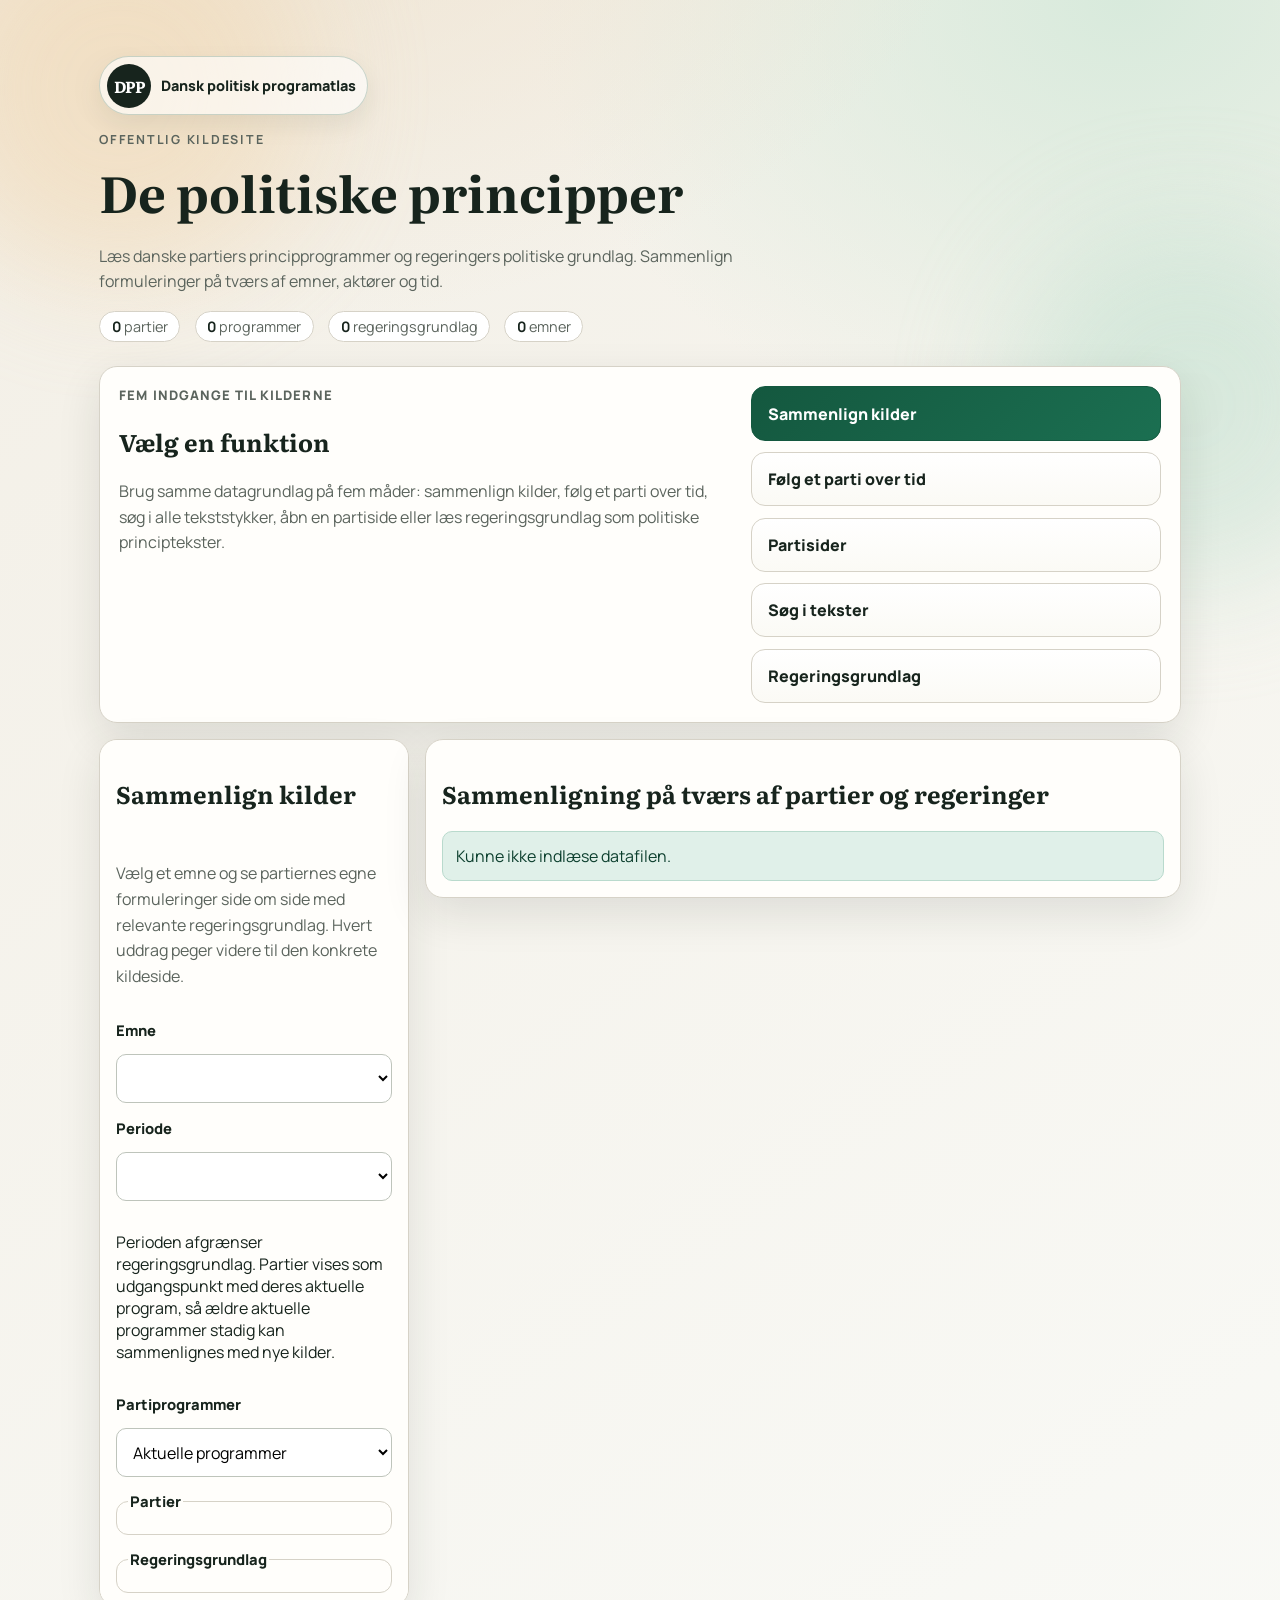
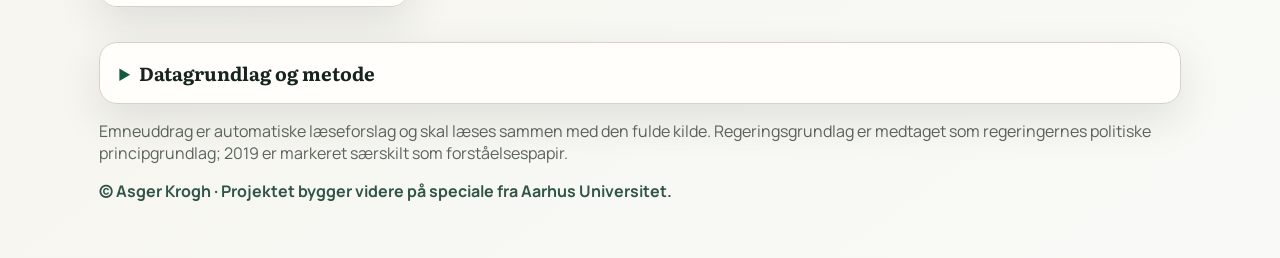
==== commit 7954367f: "Use current programs in comparisons" ====
--- a/docs/index.html
+++ b/docs/index.html
@@ -14,7 +14,7 @@
       href="https://fonts.googleapis.com/css2?family=Manrope:wght@400;600;700;800&family=Literata:opsz,wght@7..72,500;7..72,700&display=swap"
       rel="stylesheet"
     />
-    <link rel="stylesheet" href="./styles.css?v=2026-06-11-period-colors" />
+    <link rel="stylesheet" href="./styles.css?v=2026-06-11-current-program-scope" />
   </head>
   <body>
     <div class="bg-shape bg-shape-a" aria-hidden="true"></div>
@@ -74,6 +74,17 @@
 
             <label for="compare-period-select">Periode</label>
             <select id="compare-period-select"></select>
+            <p class="filter-note">
+              Perioden afgrænser regeringsgrundlag. Partier vises som udgangspunkt med deres
+              aktuelle program, så ældre aktuelle programmer stadig kan sammenlignes med nye kilder.
+            </p>
+
+            <label for="compare-program-scope-select">Partiprogrammer</label>
+            <select id="compare-program-scope-select">
+              <option value="current" selected>Aktuelle programmer</option>
+              <option value="period">Programmer fra perioden</option>
+              <option value="all">Alle programmer</option>
+            </select>
 
             <fieldset>
               <legend>Partier</legend>
@@ -261,6 +272,6 @@
       </p>
     </footer>
 
-    <script src="./app.js?v=2026-06-11-period-colors" type="module"></script>
+    <script src="./app.js?v=2026-06-11-current-program-scope" type="module"></script>
   </body>
 </html>
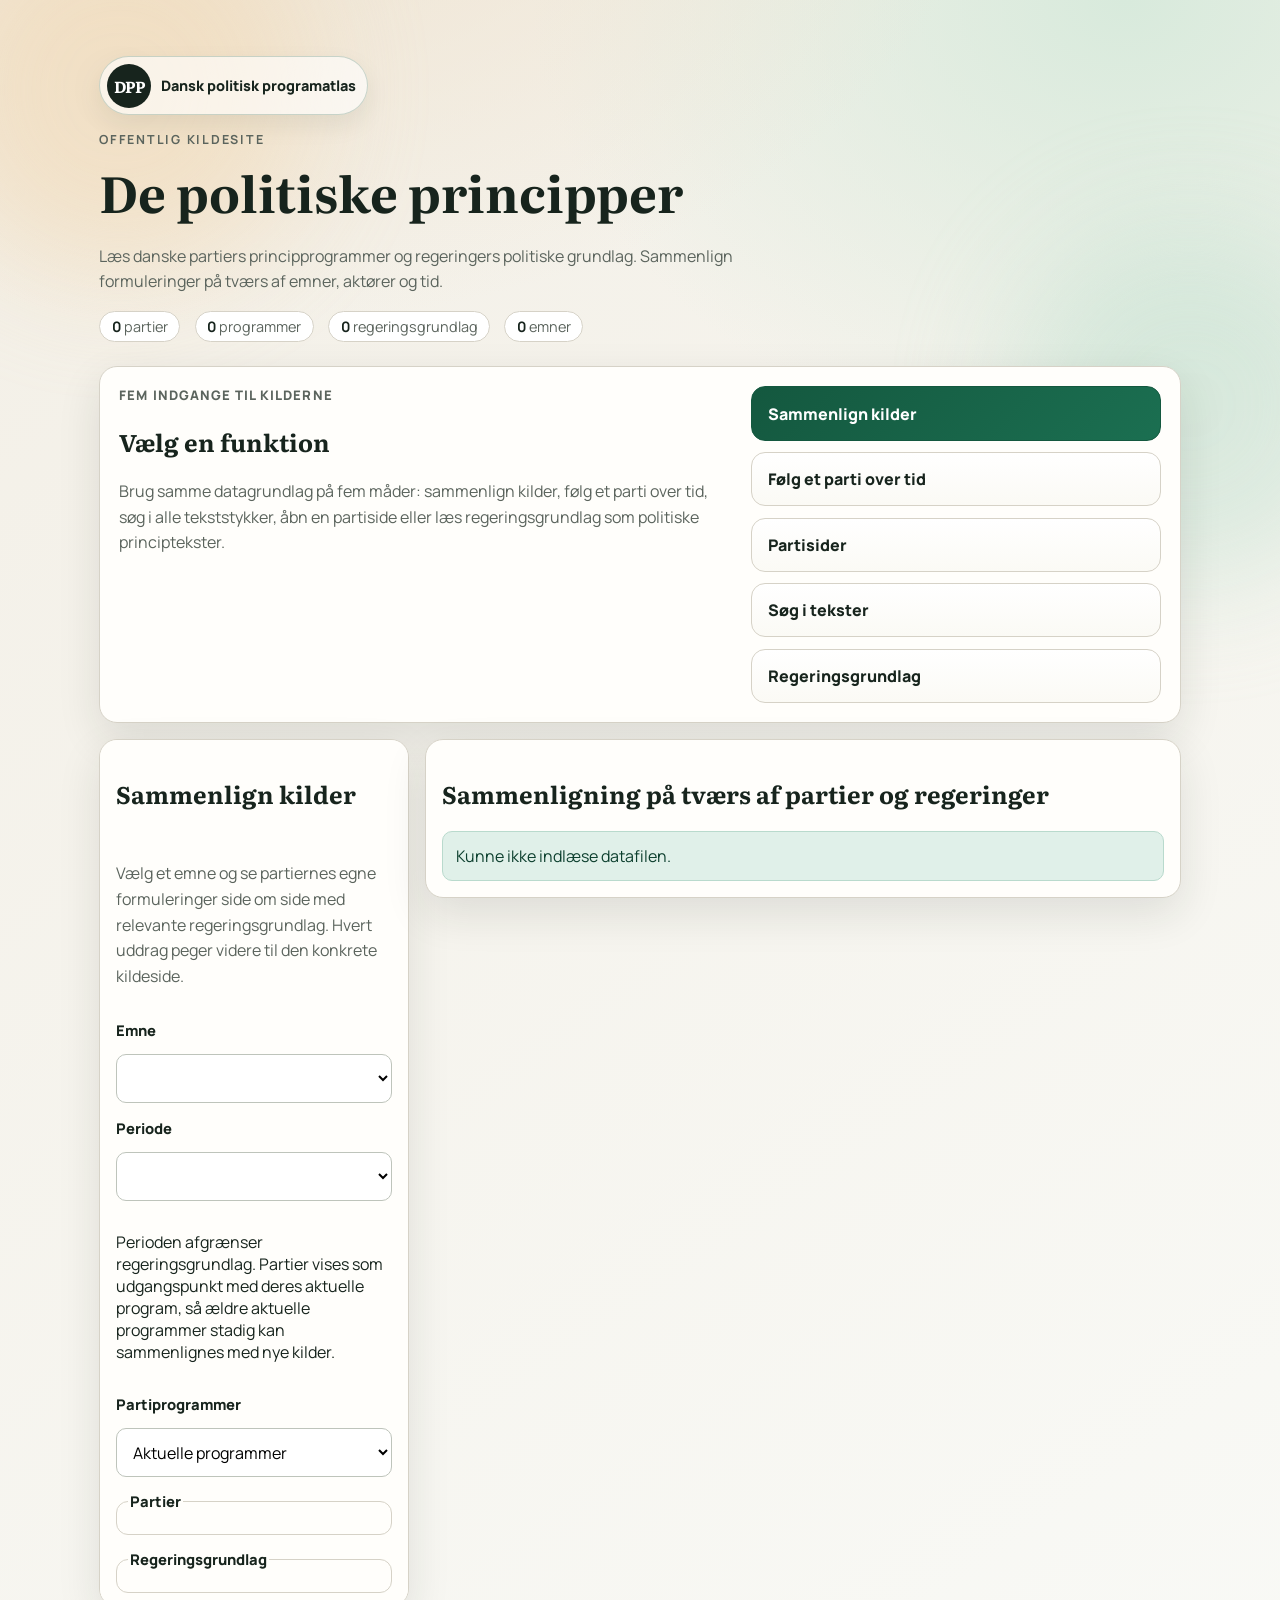
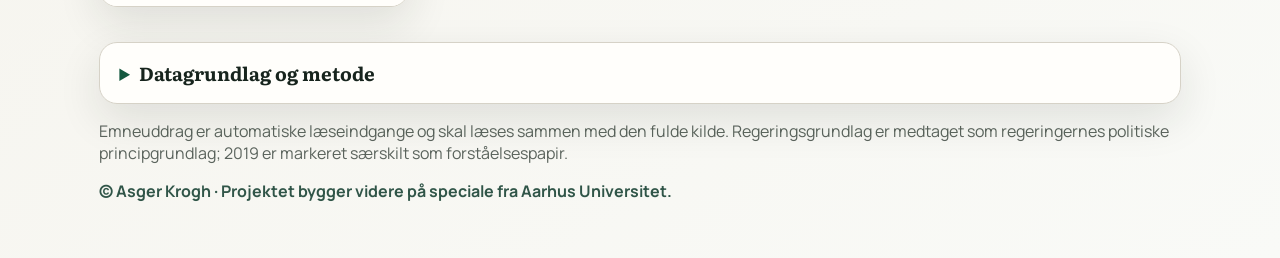
==== commit ce4dcbe9: "Clarify methods and weighted similarity" ====
--- a/docs/index.html
+++ b/docs/index.html
@@ -14,7 +14,7 @@
       href="https://fonts.googleapis.com/css2?family=Manrope:wght@400;600;700;800&family=Literata:opsz,wght@7..72,500;7..72,700&display=swap"
       rel="stylesheet"
     />
-    <link rel="stylesheet" href="./styles.css?v=2026-06-11-current-program-scope" />
+    <link rel="stylesheet" href="./styles.css?v=2026-06-11-method-similarity-v2" />
   </head>
   <body>
     <div class="bg-shape bg-shape-a" aria-hidden="true"></div>
@@ -232,19 +232,19 @@
         <summary>Datagrundlag og metode</summary>
         <div class="method-content">
           <p>
-            Sitet samler partiernes principprogrammer og regeringsgrundlag i en ensartet struktur,
-            så de originale tekster kan læses i fuld længde og sammenlignes på tværs.
+            Sitet samler partiernes principprogrammer og regeringsgrundlag i samme struktur,
+            så de originale tekster kan læses i fuld længde og sammenlignes efter emne, aktør og tid.
           </p>
           <p>
             Emnevisningen bygger på automatisk tekstopdeling og en fælles realpolitisk
-            18-emne-taksonomi. Hovedsitet bruger primære emner til programlæsning; sekundære
-            emnesignaler vises kun som analytisk supplement.
-          </p>
-          <p>
-            Manglende uddrag betyder derfor ikke nødvendigvis, at aktøren ikke har en holdning.
-            Det betyder, at emnet ikke er tydeligt identificeret i den automatiske tekstanalyse.
-            Fritekstsøgningen søger direkte i alle tekststykker og kan bruges til konkrete ord,
-            navne og fraser, uanset emneklassifikation.
+            18-emne-taksonomi. Primære emner bruges til programlæsning. Sekundære emnesignaler
+            bruges kun som supplerende analytisk spor, blandt andet i den vægtede nærhedsindikator.
+          </p>
+          <p>
+            Manglende uddrag betyder ikke nødvendigvis manglende politik. Det betyder, at emnet
+            ikke er tydeligt identificeret i den automatiske tekstanalyse. Fritekstsøgningen søger
+            direkte i alle tekststykker og kan bruges til konkrete ord, navne og fraser uafhængigt
+            af emneklassifikationen.
             <a href="./analysis.html">Åbn emnematrix og metodevisning</a>.
           </p>
           <p>
@@ -263,7 +263,7 @@
 
     <footer class="site-footer">
       <p>
-        Emneuddrag er automatiske læseforslag og skal læses sammen med den fulde kilde.
+        Emneuddrag er automatiske læseindgange og skal læses sammen med den fulde kilde.
         Regeringsgrundlag er medtaget som regeringernes politiske principgrundlag; 2019 er
         markeret særskilt som forståelsespapir.
       </p>
@@ -272,6 +272,6 @@
       </p>
     </footer>
 
-    <script src="./app.js?v=2026-06-11-current-program-scope" type="module"></script>
+    <script src="./app.js?v=2026-06-11-method-similarity-v2" type="module"></script>
   </body>
 </html>
--- a/docs/styles.css
+++ b/docs/styles.css
@@ -602,6 +602,19 @@
   gap: 0.9rem;
 }
 
+.method-note {
+  border-top: 1px solid var(--line);
+  margin-top: 0.35rem;
+  padding-top: 0.7rem;
+}
+
+.missing-topic-box {
+  border: 1px dashed color-mix(in srgb, var(--accent) 28%, var(--line));
+  border-radius: 12px;
+  background: #fbfaf5;
+  padding: 0.85rem;
+}
+
 .similarity-row {
   border: 1px solid var(--line);
   border-radius: 12px;
